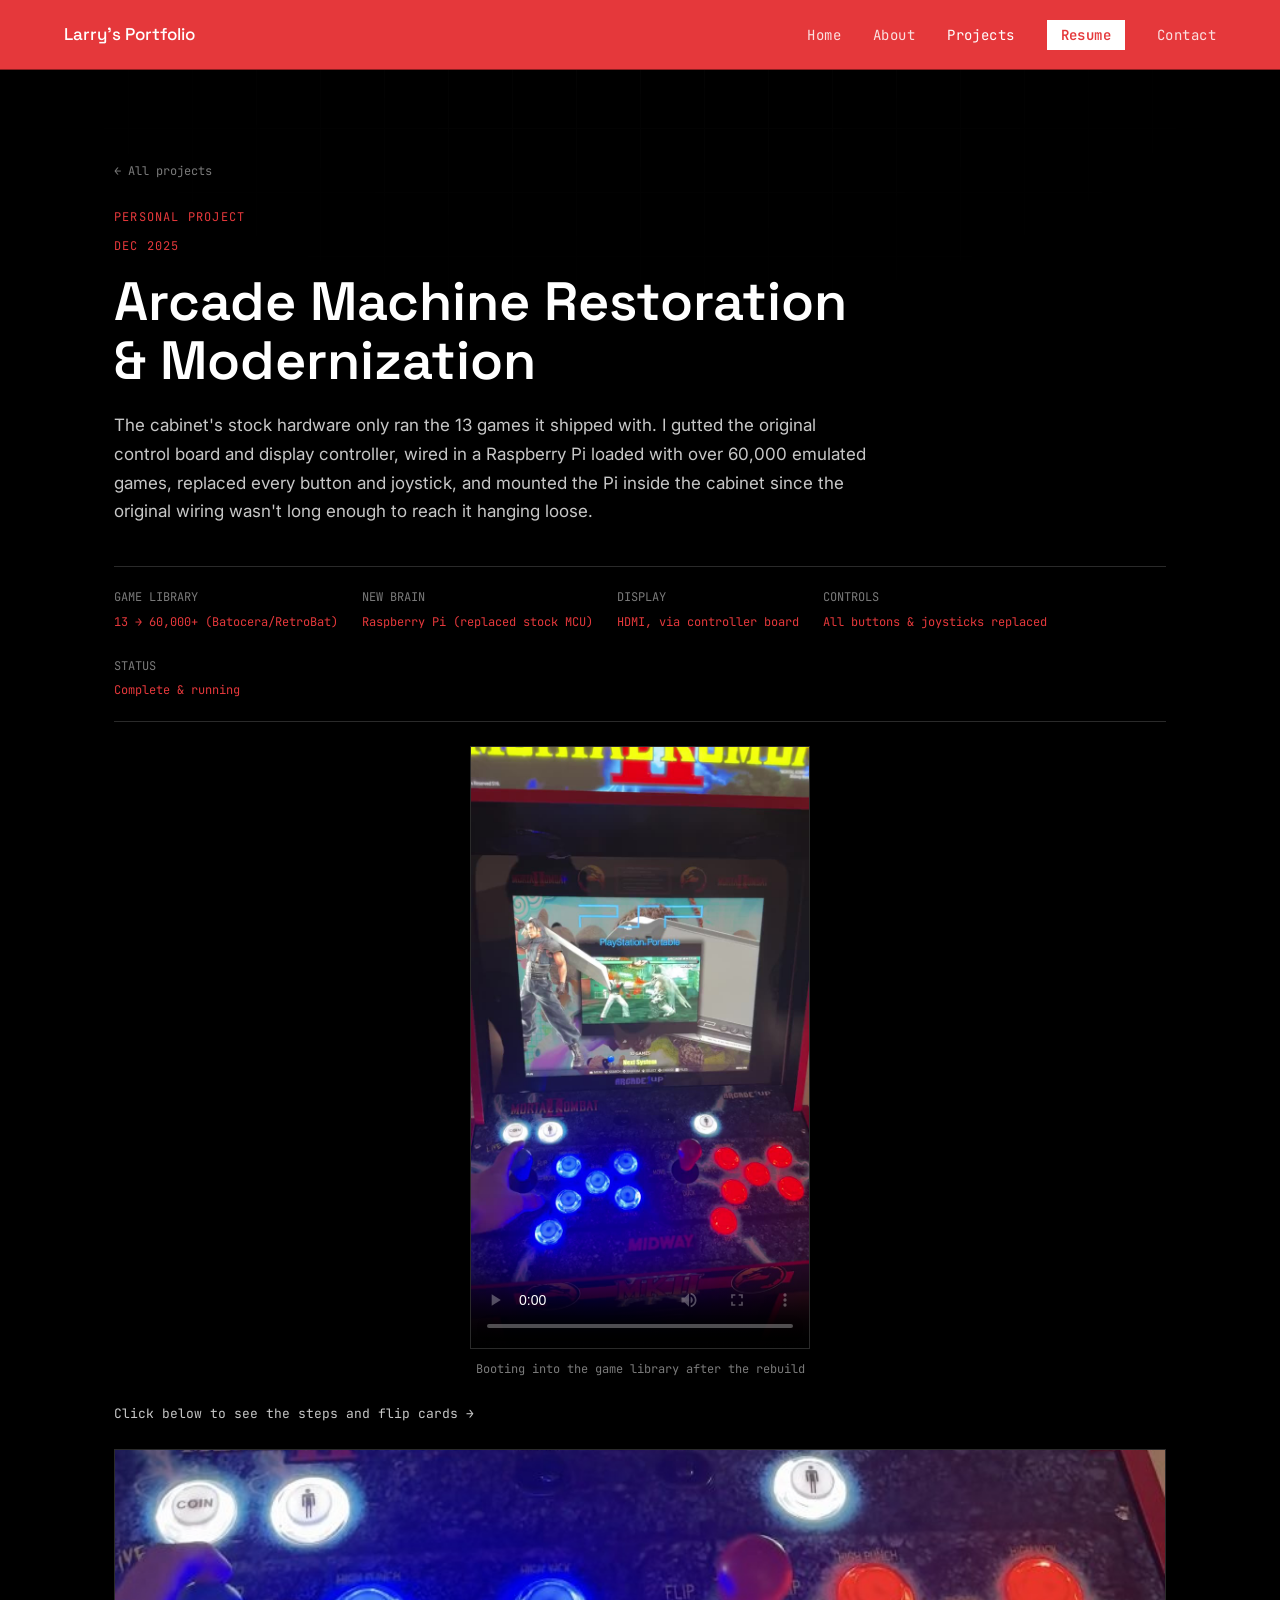
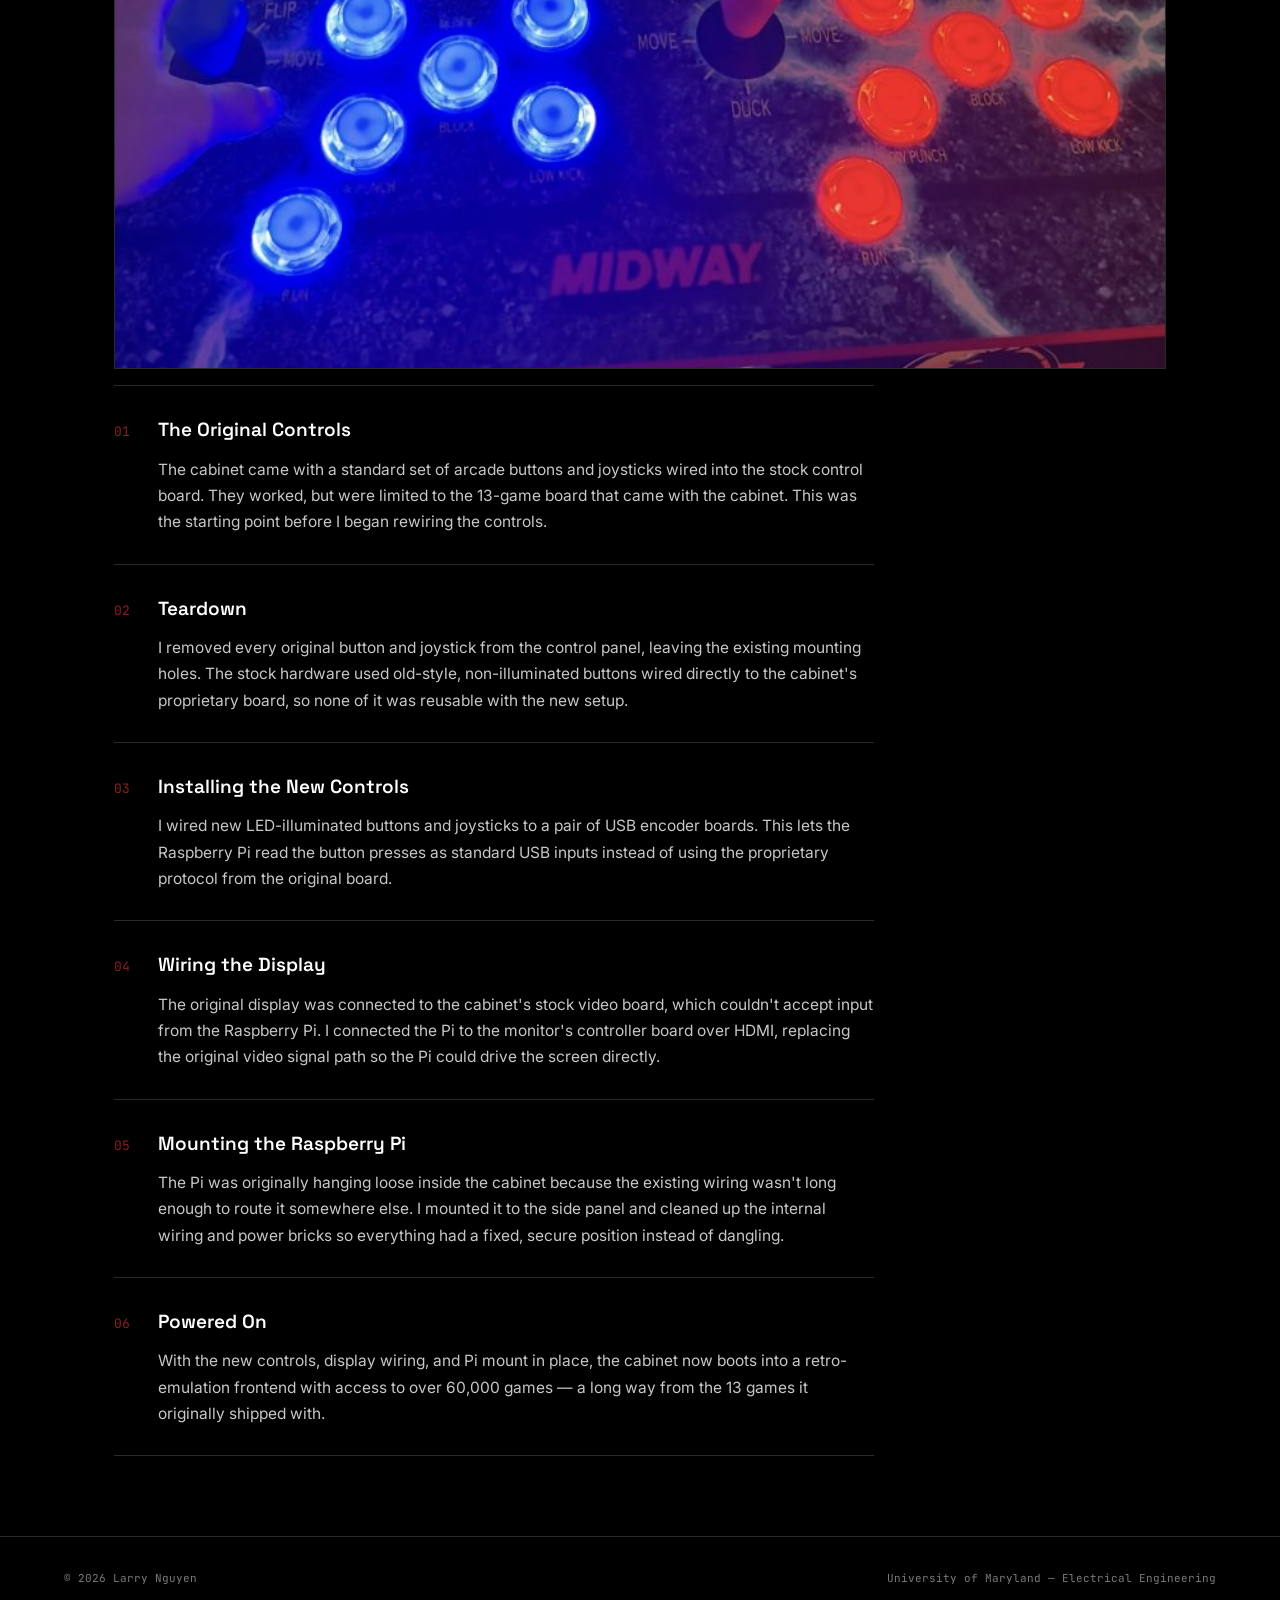
==== projects/arcade.html @ a0f1029a "Add files via upload Initial Portfolio Upload" ====
<!DOCTYPE html>
<html lang="en">
<head>
<meta charset="UTF-8">
<meta name="viewport" content="width=device-width, initial-scale=1.0">
<title>Arcade Machine Restoration — Larry Nguyen</title>
<link rel="preconnect" href="https://fonts.googleapis.com">
<link href="https://fonts.googleapis.com/css2?family=Space+Grotesk:wght@400;500;600;700&family=Inter:wght@400;500;600&family=JetBrains+Mono:wght@400;500&display=swap" rel="stylesheet">
<link rel="stylesheet" href="../css/style.css">
</head>
<body>
<div class="trace-bg"></div>

<nav>
  <a class="nav-mark" href="../index.html">Larry's Portfolio</a>
  <ul class="nav-links">
    <li><a href="../index.html">Home</a></li>
    <li><a href="../about.html">About</a></li>
    <li><a href="../projects.html" class="active">Projects</a></li>
    <li><a href="../files/Larry_Nguyen_Resume.pdf" target="_blank" class="resume-link">Resume</a></li>
    <li><a href="../contact.html">Contact</a></li>
  </ul>
</nav>

<main>
  <div class="wrap">
    <a href="../projects.html" style="font-family:var(--mono); font-size:12px; color:var(--text3); text-decoration:none;">← All projects</a>

    <div class="project-head" style="margin-top:24px;">
      <span class="tag">Personal project</span>
      <span class="tag" style="display:block; margin-top:-8px;">Dec 2025</span>
      <h1>Arcade Machine Restoration & Modernization</h1>
      <p>The cabinet's stock hardware only ran the 13 games it shipped with. I gutted the original control board and display controller, wired in a Raspberry Pi loaded with over 60,000 emulated games, replaced every button and joystick, and mounted the Pi inside the cabinet since the original wiring wasn't long enough to reach it hanging loose.</p>
    </div>

    <div class="specs-row">
      <div><span class="sk">GAME LIBRARY</span><span class="sv">13 → 60,000+ (Batocera/RetroBat)</span></div>
      <div><span class="sk">NEW BRAIN</span><span class="sv">Raspberry Pi (replaced stock MCU)</span></div>
      <div><span class="sk">DISPLAY</span><span class="sv">HDMI, via controller board</span></div>
      <div><span class="sk">CONTROLS</span><span class="sv">All buttons & joysticks replaced</span></div>
      <div><span class="sk">STATUS</span><span class="sv">Complete & running</span></div>
    </div>

    <div class="demo-video-wrap">
      <video class="demo-video" controls playsinline poster="../imgs/ar-demo-poster.jpg">
        <source src="../imgs/ar-demo.mp4" type="video/mp4">
        Your browser doesn't support embedded video — <a href="../imgs/ar-demo.mp4">download the demo instead</a>.
      </video>
      <p class="demo-video-caption">Booting into the game library after the rebuild</p>
    </div>

    <p id="revealHint" class="reveal-hint">Click below to see the steps and flip cards →</p>
    <img id="mainShot" class="main-shot" src="../imgs/ar-thumb.jpg" alt="Arcade cabinet control panel with new LED buttons, close-up angled view">

    <p id="gridHint" class="reveal-hint" style="display:none;">Click any photo below for the full story →</p>
    <div class="grid9" id="grid9"></div>

    <div class="writeup">
      <div class="step">
        <div class="step-h"><span class="n">01</span><h4>The Original Controls</h4></div>
        <p>The cabinet came with a standard set of arcade buttons and joysticks wired into the stock control board. They worked, but were limited to the 13-game board that came with the cabinet. This was the starting point before I began rewiring the controls.</p>
      </div>
      <div class="step">
        <div class="step-h"><span class="n">02</span><h4>Teardown</h4></div>
        <p>I removed every original button and joystick from the control panel, leaving the existing mounting holes. The stock hardware used old-style, non-illuminated buttons wired directly to the cabinet's proprietary board, so none of it was reusable with the new setup.</p>
      </div>
      <div class="step">
        <div class="step-h"><span class="n">03</span><h4>Installing the New Controls</h4></div>
        <p>I wired new LED-illuminated buttons and joysticks to a pair of USB encoder boards. This lets the Raspberry Pi read the button presses as standard USB inputs instead of using the proprietary protocol from the original board.</p>
      </div>
      <div class="step">
        <div class="step-h"><span class="n">04</span><h4>Wiring the Display</h4></div>
        <p>The original display was connected to the cabinet's stock video board, which couldn't accept input from the Raspberry Pi. I connected the Pi to the monitor's controller board over HDMI, replacing the original video signal path so the Pi could drive the screen directly.</p>
      </div>
      <div class="step">
        <div class="step-h"><span class="n">05</span><h4>Mounting the Raspberry Pi</h4></div>
        <p>The Pi was originally hanging loose inside the cabinet because the existing wiring wasn't long enough to route it somewhere else. I mounted it to the side panel and cleaned up the internal wiring and power bricks so everything had a fixed, secure position instead of dangling.</p>
      </div>
      <div class="step">
        <div class="step-h"><span class="n">06</span><h4>Powered On</h4></div>
        <p>With the new controls, display wiring, and Pi mount in place, the cabinet now boots into a retro-emulation frontend with access to over 60,000 games — a long way from the 13 games it originally shipped with.</p>
      </div>
    </div>
  </div>
</main>

<button class="flip-close" id="flipClose">✕ CLOSE</button>
<div class="flip-overlay" id="flipOverlay">
  <div class="flip-card" id="flipCard">
    <div class="flip-inner" id="flipInner">
      <div class="flip-face flip-front">
        <span class="flip-tag" id="flipTagFront">01</span>
        <img id="flipImg" src="" alt="">
        <span class="flip-instruction">CLICK TO SEE WHAT I DID →</span>
      </div>
      <div class="flip-face flip-back">
        <span class="n" id="flipTagBack">STEP 01</span>
        <h4 id="flipTitle"></h4>
        <p id="flipDesc"></p>
      </div>
    </div>
  </div>
</div>

<footer>
  <span>© 2026 Larry Nguyen</span>
  <span>University of Maryland — Electrical Engineering</span>
</footer>

<script src="../js/main.js"></script>
<script>
  const arcadeSteps = [
    {n:'01', img:'../imgs/ar-01-original-controls.jpg', alt:'Original arcade control panel with stock buttons and joysticks wired to the factory board', title:'The Original Controls',
     desc:"The cabinet came with a standard set of arcade buttons and joysticks wired into the stock control board. They worked, but were limited to the 13-game board that came with the cabinet. This was the starting point before I began rewiring the controls."},
    {n:'02', img:'../imgs/ar-02-teardown.jpg', alt:'Control panel with old buttons removed, showing empty mounting holes and a pile of removed buttons', title:'Teardown',
     desc:"I removed every original button and joystick from the control panel, leaving the existing mounting holes. The stock hardware used old-style, non-illuminated buttons wired directly to the cabinet's proprietary board, so none of it was reusable with the new setup."},
    {n:'03', img:'../imgs/ar-03-new-buttons.jpg', alt:'New LED-illuminated buttons and joystick wired to USB encoder boards', title:'Installing the New Controls', zoomable:true,
     desc:"I wired new LED-illuminated buttons and joysticks to a pair of USB encoder boards. This lets the Raspberry Pi read the button presses as standard USB inputs instead of using the proprietary protocol from the original board."},
    {n:'04', img:'../imgs/ar-04-display-wiring.jpg', alt:'Monitor controller board with HDMI and power wiring connected', title:'Wiring the Display',
     desc:"The original display was connected to the cabinet's stock video board, which couldn't accept input from the Raspberry Pi. I connected the Pi to the monitor's controller board over HDMI, replacing the original video signal path so the Pi could drive the screen directly."},
    {n:'05', img:'../imgs/ar-05-internal-wiring.jpg', alt:'Internal cabinet wiring with power bricks and cables bundled and routed', title:'Mounting the Raspberry Pi',
     desc:"The Pi was originally hanging loose inside the cabinet because the existing wiring wasn't long enough to route it somewhere else. I mounted it to the side panel and cleaned up the internal wiring and power bricks so everything had a fixed, secure position instead of dangling."},
    {n:'06', img:'../imgs/ar-06-final-result.jpg', alt:'Restored arcade cabinet powered on and running RetroBat emulation frontend', title:'Powered On', zoomable:true,
     desc:"With the new controls, display wiring, and Pi mount in place, the cabinet now boots into a retro-emulation frontend with access to over 60,000 games \u2014 a long way from the 13 games it originally shipped with."},
  ];
  initFlipGallery(arcadeSteps);
</script>
</body>
</html>
---- css/style.css ----
:root{
  --bg:#000000;
  --bg2:#0A0A0A;
  --panel:#111111;
  --line:#2A2A2A;
  --red:#E5383B;
  --red-dim:#8B1E20;
  --text:#FFFFFF;
  --text2:#C7C7C7;
  --text3:#7A7A7A;
  --mono:'JetBrains Mono', monospace;
  --disp:'Space Grotesk', sans-serif;
  --body:'Inter', sans-serif;
}
*{box-sizing:border-box; margin:0; padding:0;}
html{scroll-behavior:smooth;}
body{background:var(--bg); color:var(--text); font-family:var(--body); line-height:1.7;}
::selection{background:var(--red); color:#fff;}
a{color:inherit;}

.trace-bg{
  position:fixed; inset:0; z-index:0; pointer-events:none; opacity:.12;
  background-image:linear-gradient(var(--line) 1px, transparent 1px), linear-gradient(90deg, var(--line) 1px, transparent 1px);
  background-size:64px 64px;
  mask-image:radial-gradient(ellipse 80% 60% at 50% 0%, black 0%, transparent 70%);
}

nav{
  position:fixed; top:0; left:0; right:0; z-index:50;
  display:flex; justify-content:space-between; align-items:center;
  padding:20px 5vw; background:var(--red); border-bottom:1px solid var(--red-dim);
}
.nav-mark{ font-family:var(--disp); font-weight:500; font-size:17px; color:#fff; text-decoration:none; flex-shrink:0; }
.nav-links{display:flex; gap:32px; list-style:none;}
.nav-links a{ color:#fff; text-decoration:none; font-size:14px; font-family:var(--mono); letter-spacing:.03em; opacity:.85; transition:opacity .2s; white-space:nowrap; }
.resume-link{ background:#fff; color:var(--red) !important; padding:6px 14px; font-weight:600; opacity:1 !important; }
.nav-links a:hover, .nav-links a.active{opacity:1;}
.nav-toggle{
  display:none; flex-direction:column; justify-content:center; gap:5px;
  background:none; border:none; cursor:pointer; padding:6px; z-index:60;
}
.nav-toggle span{ width:22px; height:2px; background:#fff; display:block; transition:transform .2s ease, opacity .2s ease; }
.nav-toggle.open span:nth-child(1){ transform:translateY(7px) rotate(45deg); }
.nav-toggle.open span:nth-child(2){ opacity:0; }
.nav-toggle.open span:nth-child(3){ transform:translateY(-7px) rotate(-45deg); }

@media(max-width:640px){
  nav{ gap:16px; padding:16px 5vw; }
  .nav-mark{ display:none; }
  .nav-toggle{ display:flex; margin-left:auto; }
  .nav-links{
    position:fixed; top:60px; left:0; right:0; z-index:55;
    flex-direction:column; align-items:stretch; gap:0;
    background:var(--red); border-bottom:1px solid var(--red-dim);
    max-height:0; overflow:hidden; transition:max-height .25s ease;
    padding:0 5vw;
  }
  .nav-links.open{ max-height:400px; padding:8px 5vw 18px; }
  .nav-links li{ width:100%; }
  .nav-links a{ display:block; padding:14px 0; font-size:14px; border-top:1px solid rgba(255,255,255,.15); white-space:normal; }
  .nav-links li:first-child a{ border-top:none; }
  .nav-links li:last-child a{ padding-right:0; margin-right:0; }
  .resume-link{ background:none; color:#fff !important; padding:14px 0; font-weight:400; opacity:.85 !important; }
}

main{position:relative; z-index:1; padding-top:76px;}
.wrap{padding:80px 5vw; max-width:1180px; margin:0 auto;}

.section-label{display:flex; align-items:center; gap:16px; margin-bottom:48px;}
.section-label .num{font-family:var(--mono); color:var(--red-dim); font-size:13px;}
.section-label h2{font-family:var(--disp); font-weight:600; font-size:clamp(26px,3.2vw,38px); letter-spacing:-.01em;}
.section-label .rule{flex:1; height:1px; background:var(--line);}

.eyebrow{
  font-family:var(--mono); color:var(--red); font-size:13px; letter-spacing:.15em;
  display:flex; align-items:center; gap:12px; margin-bottom:24px;
}
.eyebrow::before{content:''; width:24px; height:1px; background:var(--red);}

footer{
  padding:32px 5vw; display:flex; justify-content:space-between; flex-wrap:wrap; gap:8px; color:var(--text3);
  font-family:var(--mono); font-size:11px; border-top:1px solid var(--line);
}

/* --- HOME --- */
.hero{ min-height:52vh; display:flex; flex-direction:column; justify-content:center; padding:48px 5vw 40px; }
h1.hero-title{
  font-family:var(--disp); font-weight:700; font-size:clamp(44px,8vw,100px); line-height:.98; letter-spacing:-.02em;
}
.hero-sub{ margin-top:24px; max-width:620px; font-size:18px; color:var(--text2); }
.hero-meta{ display:flex; gap:36px; margin-top:44px; flex-wrap:wrap; }
.hero-meta div{border-left:1px solid var(--line); padding-left:14px;}
.hero-meta .k{font-family:var(--mono); font-size:11px; color:var(--text3); letter-spacing:.1em; text-transform:uppercase;}
.hero-meta .v{font-size:15px; color:var(--text); margin-top:4px;}
@media(max-width:640px){
  .hero{ min-height:auto; padding:24px 6vw 32px; }
  h1.hero-title{ line-height:1; }
  .hero-sub{ margin-top:16px; font-size:16px; }
  .hero-meta{ margin-top:24px; gap:24px; }
  .section-label{ margin-bottom:24px; }
}

.skim-hint{
  font-family:var(--mono); font-size:13px; color:var(--text2); margin-bottom:20px;
  letter-spacing:.02em;
}
.skim-grid{display:grid; grid-template-columns:repeat(3,1fr); gap:2px; background:var(--bg);}
@media(max-width:800px){ .skim-grid{grid-template-columns:repeat(1,1fr);} }
.skim-card{
  background:var(--bg2); text-decoration:none; color:inherit; display:block; position:relative;
  transition:background .2s;
}
.skim-card:hover{background:var(--panel);}
.skim-card .thumb{width:100%; aspect-ratio:4/3; object-fit:cover; display:block; filter:saturate(.9);}
.skim-card .thumb-empty{
  width:100%; aspect-ratio:4/3; display:flex; align-items:center; justify-content:center;
  background:repeating-linear-gradient(135deg, var(--panel), var(--panel) 10px, var(--bg2) 10px, var(--bg2) 20px);
  font-family:var(--mono); color:var(--text3); font-size:12px;
}
.skim-card .status{
  position:absolute; top:10px; left:10px; font-family:var(--mono); font-size:10px; letter-spacing:.08em;
  background:rgba(0,0,0,.75); padding:3px 8px; border:1px solid var(--red-dim); color:var(--red);
}
.skim-card .cap{padding:16px; border-top:1px solid var(--line);}
.skim-card h3{font-family:var(--disp); font-size:17px; font-weight:600; margin-bottom:4px;}
.skim-card p{font-size:13px; color:var(--text2);}

/* --- PROJECT INDEX LIST --- */
.project-list{display:flex; flex-direction:column; gap:1px; background:var(--line); border:1px solid var(--line);}
.project-row{
  background:var(--bg2); padding:32px; display:grid; grid-template-columns:140px 1fr auto; gap:24px; align-items:center;
  text-decoration:none; color:inherit; transition:background .2s;
}
.project-row:hover{background:var(--panel);}
@media(max-width:700px){ .project-row{grid-template-columns:1fr; gap:10px;} }
.project-row .status{font-family:var(--mono); font-size:11px; letter-spacing:.08em; color:var(--red);}
.project-row h3{font-family:var(--disp); font-size:24px; font-weight:600;}
.project-row .desc{color:var(--text2); font-size:14px; margin-top:6px; max-width:520px;}
.project-row .arrow{font-family:var(--mono); color:var(--text3); font-size:20px;}

/* --- PROJECT DETAIL PAGE --- */
.project-head{max-width:760px; margin-bottom:40px;}
.project-head .tag{font-family:var(--mono); font-size:12px; color:var(--red); letter-spacing:.1em; text-transform:uppercase; margin-bottom:16px; display:block;}
.project-head h1{font-family:var(--disp); font-size:clamp(32px,5vw,54px); font-weight:600; line-height:1.1; margin-bottom:20px;}
.project-head p{color:var(--text2); font-size:17px;}
.specs-row{display:flex; flex-wrap:wrap; gap:24px; margin:32px 0 24px; padding:20px 0; border-top:1px solid var(--line); border-bottom:1px solid var(--line);}
.specs-row div{font-family:var(--mono); font-size:12px;}
.specs-row .sk{color:var(--text3); display:block; margin-bottom:4px;}
.specs-row .sv{color:var(--red);}

/* main hero image -> click to reveal gallery */
.main-shot{
  width:100%; max-height:520px; object-fit:cover; background:#fff; display:block; cursor:pointer;
  border:1px solid var(--line); margin-bottom:16px; transition:filter .2s;
}
.main-shot:hover{filter:brightness(1.05);}

.demo-video-wrap{ margin-bottom:24px; }
.demo-video{
  display:block; max-width:340px; width:100%; margin:0 auto; border:1px solid var(--line); background:#000;
}
.demo-video-caption{
  text-align:center; font-family:var(--mono); font-size:12px; color:var(--text3); margin-top:10px;
}
@media(max-width:640px){ .demo-video{ max-width:260px; } }
.main-shot-empty{
  width:100%; aspect-ratio:16/9; display:flex; align-items:center; justify-content:center; flex-direction:column; gap:8px;
  background:repeating-linear-gradient(135deg, var(--panel), var(--panel) 12px, var(--bg2) 12px, var(--bg2) 24px);
  border:1px dashed var(--line); font-family:var(--mono); color:var(--text3); font-size:13px; margin-bottom:16px;
}
.reveal-hint{font-family:var(--mono); font-size:13px; color:var(--text2); margin:24px 0 24px;}

.grid9{display:none; grid-template-columns:repeat(3,1fr); gap:2px; background:var(--line); border:1px solid var(--line); margin-bottom:64px;}
.grid9.open{display:grid;}
@media(max-width:760px){ .grid9{grid-template-columns:repeat(1,1fr);} }
.tile{background:var(--bg2); position:relative; cursor:pointer; border:none; padding:0; display:block; width:100%; overflow:hidden;}
.tile img{width:100%; display:block; aspect-ratio:4/3; object-fit:cover; object-position:top; background:#fff; transition:filter .2s;}
.tile:hover img{filter:brightness(1.04);}
.zoomable img, .zoomable{ overflow:hidden; }
.zoomable img{ object-fit:contain !important; background:#000; transition:transform .15s ease; }
@media(hover:hover) and (pointer:fine){
  .zoomable:hover img{ transform:scale(2.2); cursor:zoom-in; }
}
.tile.tile-wide{ aspect-ratio:3/2; }
.tile .tag-n{
  position:absolute; top:10px; left:10px; font-family:var(--mono); font-size:11px;
  background:rgba(0,0,0,.8); color:var(--red); padding:3px 8px; border:1px solid var(--red-dim); z-index:2;
}
.tile .hint{
  position:absolute; bottom:10px; right:10px; font-family:var(--mono); font-size:10px;
  background:rgba(0,0,0,.8); color:var(--text2); padding:3px 8px; border:1px solid var(--line); opacity:1; transition:opacity .2s, color .2s, border-color .2s; z-index:2;
}
.tile:hover .hint{ color:var(--text); border-color:var(--red-dim); }
.tile img.rotate-ccw, .flip-front img.rotate-ccw{
  object-fit:cover;
}

/* dual overlapping photo tile (top-left + bottom-right, corners overlap) */
.dual-shot{
  position:relative; width:100%; aspect-ratio:4/3; background:var(--bg2);
  cursor:pointer; overflow:visible;
}
.dual-shot img{
  position:absolute; width:62%; aspect-ratio:4/3; object-fit:cover;
  border:2px solid var(--bg); box-shadow:0 6px 18px rgba(0,0,0,.5);
}
.dual-shot .shot-a{ top:0; left:0; z-index:2; }
.dual-shot .shot-b{ bottom:0; right:0; z-index:1; }
.dual-shot .tag-n{ position:absolute; top:8px; left:8px; z-index:3;
  font-family:var(--mono); font-size:11px; background:rgba(0,0,0,.8); color:var(--red);
  padding:3px 8px; border:1px solid var(--red-dim);
}

/* static tile: plain image, no click/flip interaction */
.tile-static{background:var(--bg2); position:relative; overflow:hidden;}
.tile-static.tile-wide{ aspect-ratio:3/2; }
.tile-static img{width:100%; display:block; aspect-ratio:4/3; object-fit:cover; background:#fff;}
.tile-static img.rotate-ccw{
  object-fit:cover;
}
.tile-static .tag-n{
  position:absolute; top:10px; left:10px; font-family:var(--mono); font-size:11px;
  background:rgba(0,0,0,.8); color:var(--red); padding:3px 8px; border:1px solid var(--red-dim); z-index:2;
}

/* flip modal */
.flip-overlay{
  position:fixed; inset:0; z-index:200; background:rgba(0,0,0,.88); backdrop-filter:blur(4px);
  display:flex; align-items:center; justify-content:center; padding:5vw;
  opacity:0; pointer-events:none; transition:opacity .25s ease;
}
.flip-overlay.open{opacity:1; pointer-events:auto;}
.flip-card{ width:min(760px,92vw); aspect-ratio:4/3; max-height:82vh; perspective:1600px; -webkit-perspective:1600px; cursor:pointer; }
.flip-card.wide{ aspect-ratio:3/2; }
.flip-inner{ position:relative; width:100%; height:100%; transition:transform .7s cubic-bezier(.2,.8,.2,1); transform-style:preserve-3d; -webkit-transform-style:preserve-3d; }
.flip-overlay.flipped .flip-inner{transform:rotateY(180deg); -webkit-transform:rotateY(180deg);}
.flip-face{
  position:absolute; inset:0; backface-visibility:hidden; -webkit-backface-visibility:hidden;
  border:1px solid var(--red-dim); background:var(--panel); display:flex; flex-direction:column; overflow:hidden;
}
.flip-front img{width:100%; height:100%; object-fit:contain; background:#000; display:block; transition:transform .15s ease;}
@media(hover:hover) and (pointer:fine){
  .flip-front:hover img{transform:scale(1.8); cursor:zoom-in;}
}
.flip-back{ transform:rotateY(180deg); -webkit-transform:rotateY(180deg); padding:36px; overflow-y:auto; justify-content:center; }
.flip-back .n{font-family:var(--mono); color:var(--red-dim); font-size:12px; margin-bottom:10px;}
.flip-back h4{font-family:var(--disp); font-size:24px; font-weight:600; margin-bottom:16px;}
.flip-back p{color:var(--text2); font-size:15.5px; line-height:1.75;}
.flip-tag{
  position:absolute; top:12px; left:12px; font-family:var(--mono); font-size:11px;
  background:rgba(0,0,0,.8); color:var(--red); padding:3px 8px; border:1px solid var(--red-dim); z-index:2;
}
.flip-instruction{ position:absolute; bottom:12px; left:50%; transform:translateX(-50%); font-family:var(--mono); font-size:11px; color:var(--text3); background:rgba(0,0,0,.55); padding:3px 8px; }
.flip-instruction.top-right{ bottom:auto; left:auto; top:12px; right:12px; transform:none; }

@media(max-width:640px){
  .flip-front{ display:flex; flex-direction:column; }
  .flip-front img{ flex:1 1 auto; min-height:0; height:auto; }
  .flip-tag{ display:none; } /* front-face step number: Safari mobile mirrors it through the back face mid-flip, so it's desktop-only */
  .flip-instruction, .flip-instruction.top-right{
    position:static; transform:none; width:100%; text-align:center;
    background:rgba(0,0,0,.9); padding:8px 6px; font-size:10px; box-sizing:border-box;
    flex-shrink:0;
  }
}
.flip-close{
  position:fixed; top:24px; right:5vw; z-index:201; font-family:var(--mono); font-size:13px;
  color:var(--text2); background:none; border:1px solid var(--line); padding:8px 16px; cursor:pointer;
  opacity:0; pointer-events:none; transition:opacity .25s;
}
.flip-close.open{opacity:1; pointer-events:auto;}
.flip-close:hover{color:var(--red); border-color:var(--red);}

@media(max-width:640px){
  .wrap{padding:48px 6vw;}
  .flip-overlay{padding:6vw;}
  .flip-card{ width:100%; aspect-ratio:3/4; max-height:88vh; }
  .flip-card.wide{ aspect-ratio:3/4; }
  .flip-back{ padding:22px; }
  .flip-back h4{ font-size:19px; margin-bottom:12px; }
  .flip-back p{ font-size:14px; line-height:1.65; }
  .flip-close{ top:16px; right:6vw; font-size:11px; padding:6px 12px; }
  .tile .hint, .dual-shot .hint{ opacity:1; background:rgba(0,0,0,.85); }
  .contact-wrap{ padding:40px 6vw; }
  .specs-row{ gap:16px; }
  .project-row{ padding:20px; }
}

.callout{
  max-width:760px; margin-top:0; padding:24px; border-left:2px solid var(--red);
  background:var(--panel); font-size:15px; color:var(--text2);
}
.callout .k{font-family:var(--mono); font-size:11px; color:var(--red); letter-spacing:.1em; display:block; margin-bottom:8px;}

.writeup{max-width:760px;}
.writeup .step{padding:28px 0; border-top:1px solid var(--line);}
.writeup .step:last-child{border-bottom:1px solid var(--line);}
.writeup .step-h{display:flex; gap:16px; align-items:baseline; margin-bottom:10px;}
.writeup .step-h .n{font-family:var(--mono); color:var(--red-dim); font-size:13px; min-width:28px;}
.writeup .step-h h4{font-family:var(--disp); font-size:19px; font-weight:600;}
.writeup .step p{color:var(--text2); font-size:15.5px; padding-left:44px;}

/* --- ABOUT PAGE --- */
.about-grid{display:grid; grid-template-columns:1.3fr 1fr; gap:64px;}
@media(max-width:800px){ .about-grid{grid-template-columns:1fr;} }
.about-photo{ width:100%; display:block; margin-bottom:24px; border:1px solid var(--line); }
.about-photo-mobile{ display:none; }
@media(max-width:640px){
  .eyebrow{ margin-bottom:14px; }
  .about-grid{ gap:20px; }
  .about-photo{ display:none; } /* replaced by .about-photo-mobile, shown higher up on mobile */
  .about-photo-mobile{
    display:block; width:100%; border:1px solid var(--line);
    margin-bottom:18px;
  }
}
.about-grid p{color:var(--text2); font-size:16px; margin-bottom:18px;}
.about-grid p strong{color:var(--text); font-weight:500;}
.skill-block{border:1px solid var(--line); background:var(--panel); padding:24px;}
.skill-block h3{font-family:var(--mono); font-size:12px; color:var(--red); letter-spacing:.1em; text-transform:uppercase; margin-bottom:14px;}
.skill-block ul{list-style:none; display:flex; flex-wrap:wrap; gap:8px; margin-bottom:20px;}
.skill-block ul:last-child{margin-bottom:0;}
.skill-block li{font-size:13px; color:var(--text2); border:1px solid var(--line); padding:5px 10px; font-family:var(--mono);}

.timeline{display:flex; flex-direction:column; gap:1px; background:var(--line); border:1px solid var(--line); margin-top:16px;}
.timeline .row{background:var(--bg2); padding:22px 24px; display:grid; grid-template-columns:180px 1fr; gap:16px;}
@media(max-width:640px){ .timeline .row{grid-template-columns:1fr; gap:4px;} }
.timeline .when{font-family:var(--mono); font-size:12px; color:var(--red);}
.timeline .what h4{font-family:var(--disp); font-size:16px; font-weight:600; margin-bottom:4px;}
.timeline .what .loc{font-family:var(--mono); font-size:11px; color:var(--text3); letter-spacing:.05em; margin-bottom:10px;}
.timeline .what ul{list-style:none; padding:0; margin:0; display:flex; flex-direction:column; gap:6px;}
.timeline .what li{color:var(--text2); font-size:14px; padding-left:16px; position:relative; line-height:1.6;}
.timeline .what li::before{content:'—'; position:absolute; left:0; color:var(--red-dim);}

/* --- CONTACT PAGE --- */
.contact-wrap{border:1px solid var(--line); background:var(--panel); padding:64px 5vw; text-align:center;}
.contact-top{ padding-top:48px; }
@media(max-width:640px){ .contact-top{ padding-top:24px; } }
.contact-wrap h1{font-family:var(--disp); font-size:clamp(30px,5vw,52px); margin-bottom:20px;}
.contact-wrap p{color:var(--text2); max-width:480px; margin:0 auto 36px;}
.contact-links{display:flex; justify-content:center; gap:16px; flex-wrap:wrap;}
.contact-links a{
  font-family:var(--mono); font-size:13px; color:var(--text); text-decoration:none;
  border:1px solid var(--line); padding:12px 22px; transition:.2s; letter-spacing:.03em;
}
.contact-links a:hover{border-color:var(--red); color:var(--red);}

::-webkit-scrollbar{width:8px;}
::-webkit-scrollbar-track{background:var(--bg);}
::-webkit-scrollbar-thumb{background:var(--line);}

@media (prefers-reduced-motion: no-preference){
  .reveal{opacity:0; transform:translateY(16px); transition:opacity .6s ease, transform .6s ease;}
  .reveal.in{opacity:1; transform:none;}
}
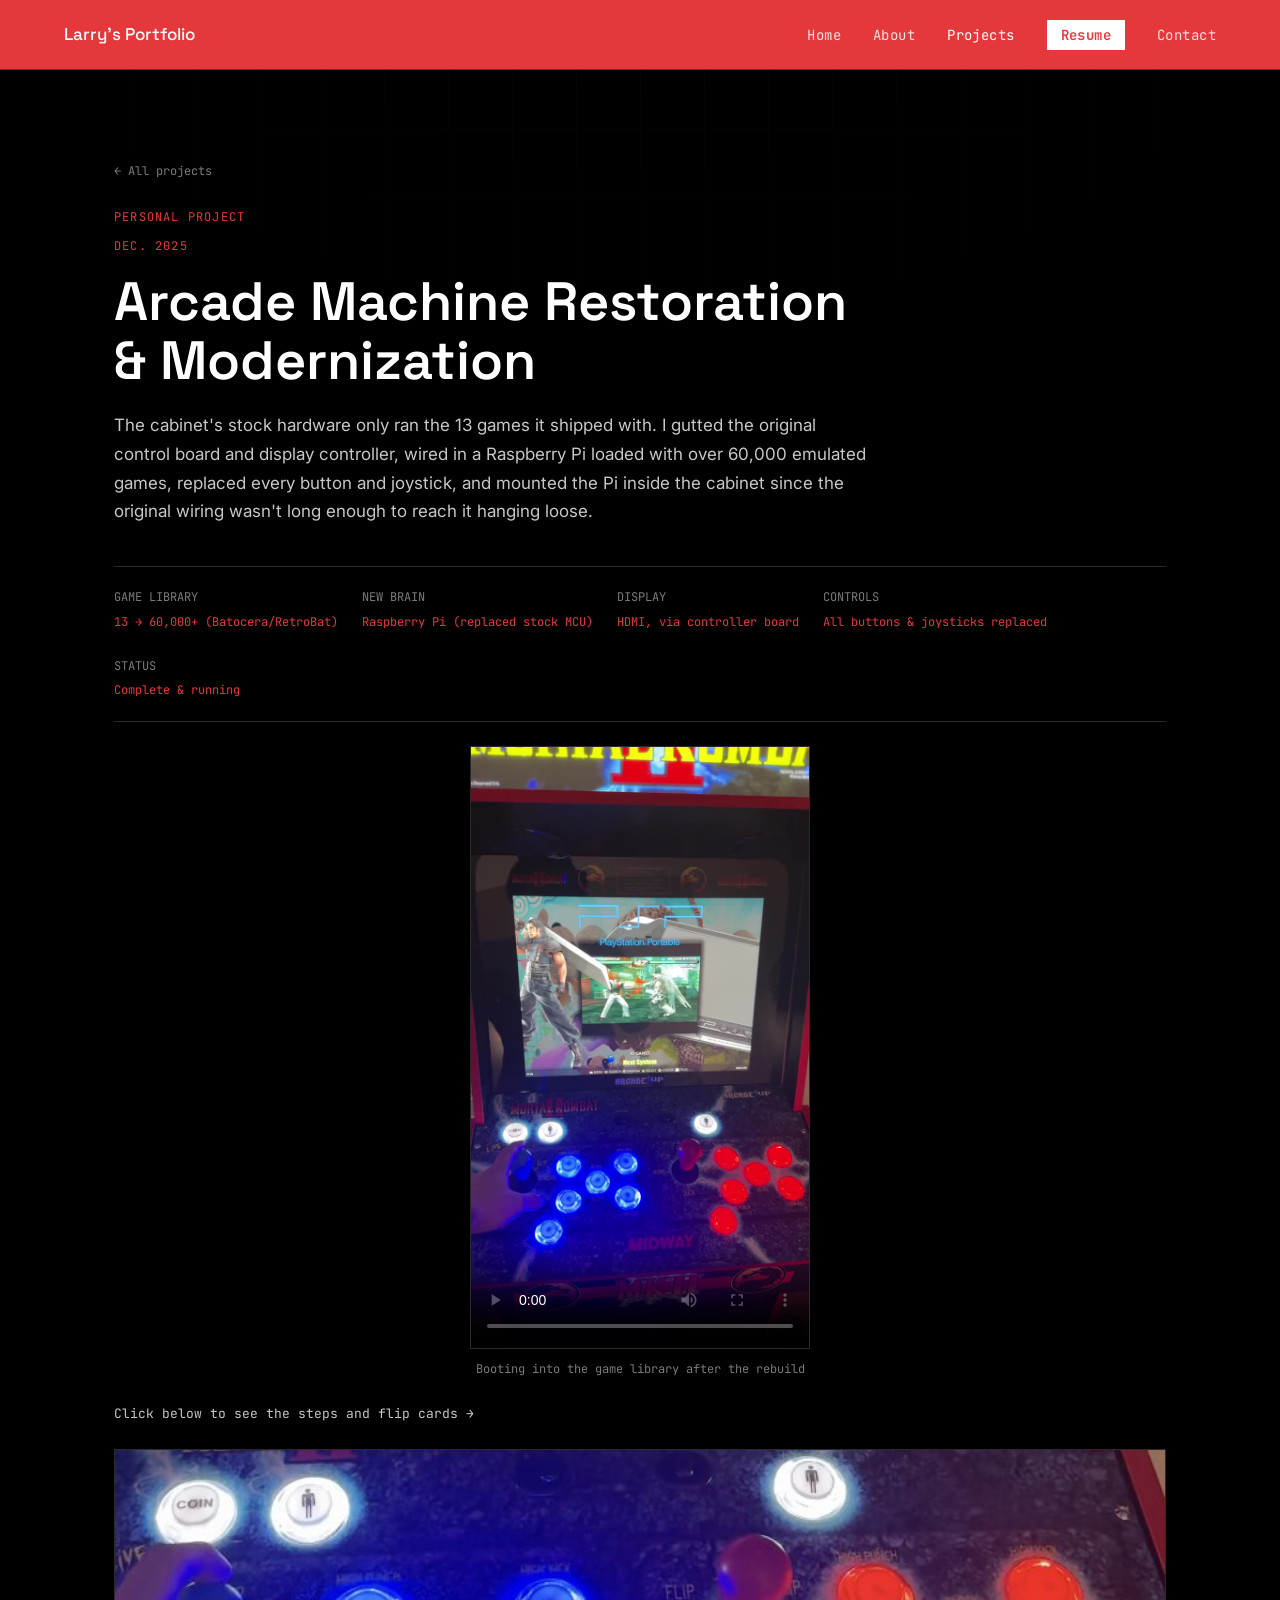
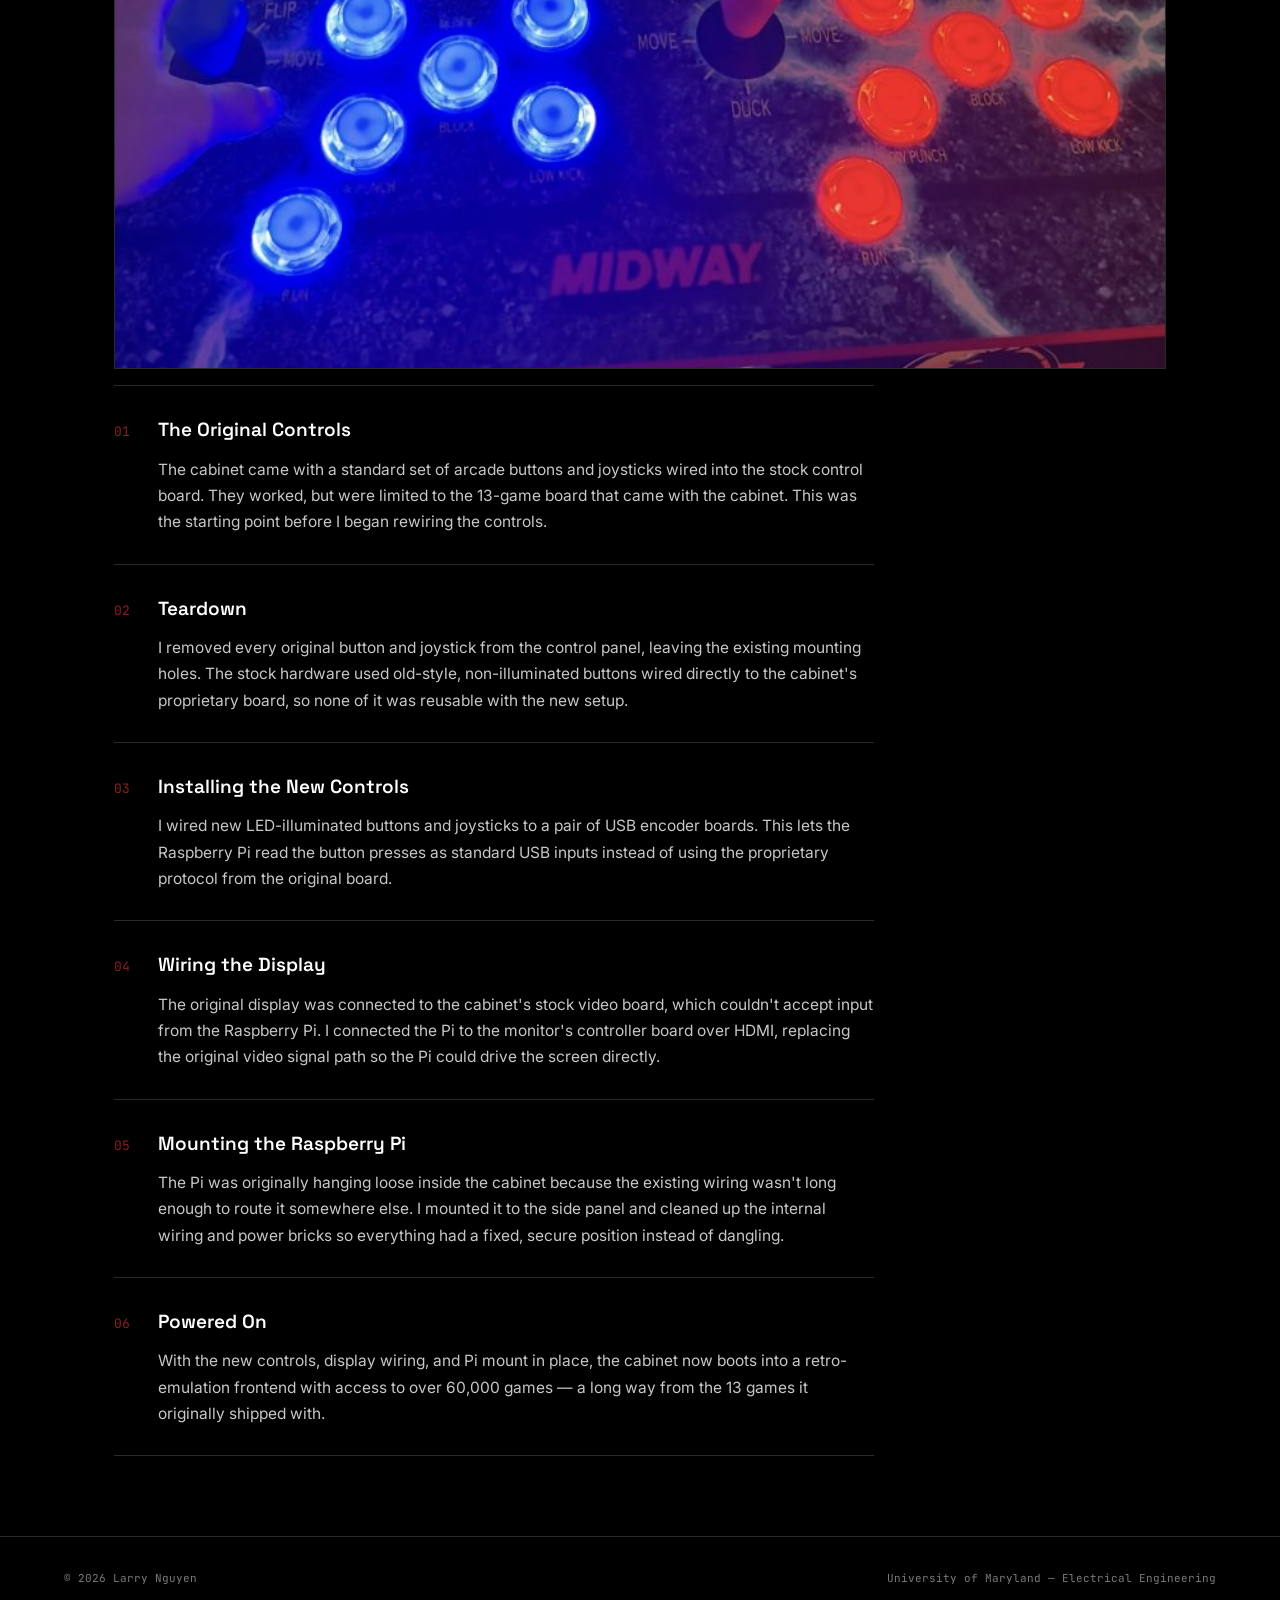
==== commit 2a43e25d: "Add files via upload updated portfolio" ====
--- a/projects/arcade.html
+++ b/projects/arcade.html
@@ -28,7 +28,7 @@
 
     <div class="project-head" style="margin-top:24px;">
       <span class="tag">Personal project</span>
-      <span class="tag" style="display:block; margin-top:-8px;">Dec 2025</span>
+      <span class="tag" style="display:block; margin-top:-8px;">Dec. 2025</span>
       <h1>Arcade Machine Restoration & Modernization</h1>
       <p>The cabinet's stock hardware only ran the 13 games it shipped with. I gutted the original control board and display controller, wired in a Raspberry Pi loaded with over 60,000 emulated games, replaced every button and joystick, and mounted the Pi inside the cabinet since the original wiring wasn't long enough to reach it hanging loose.</p>
     </div>
